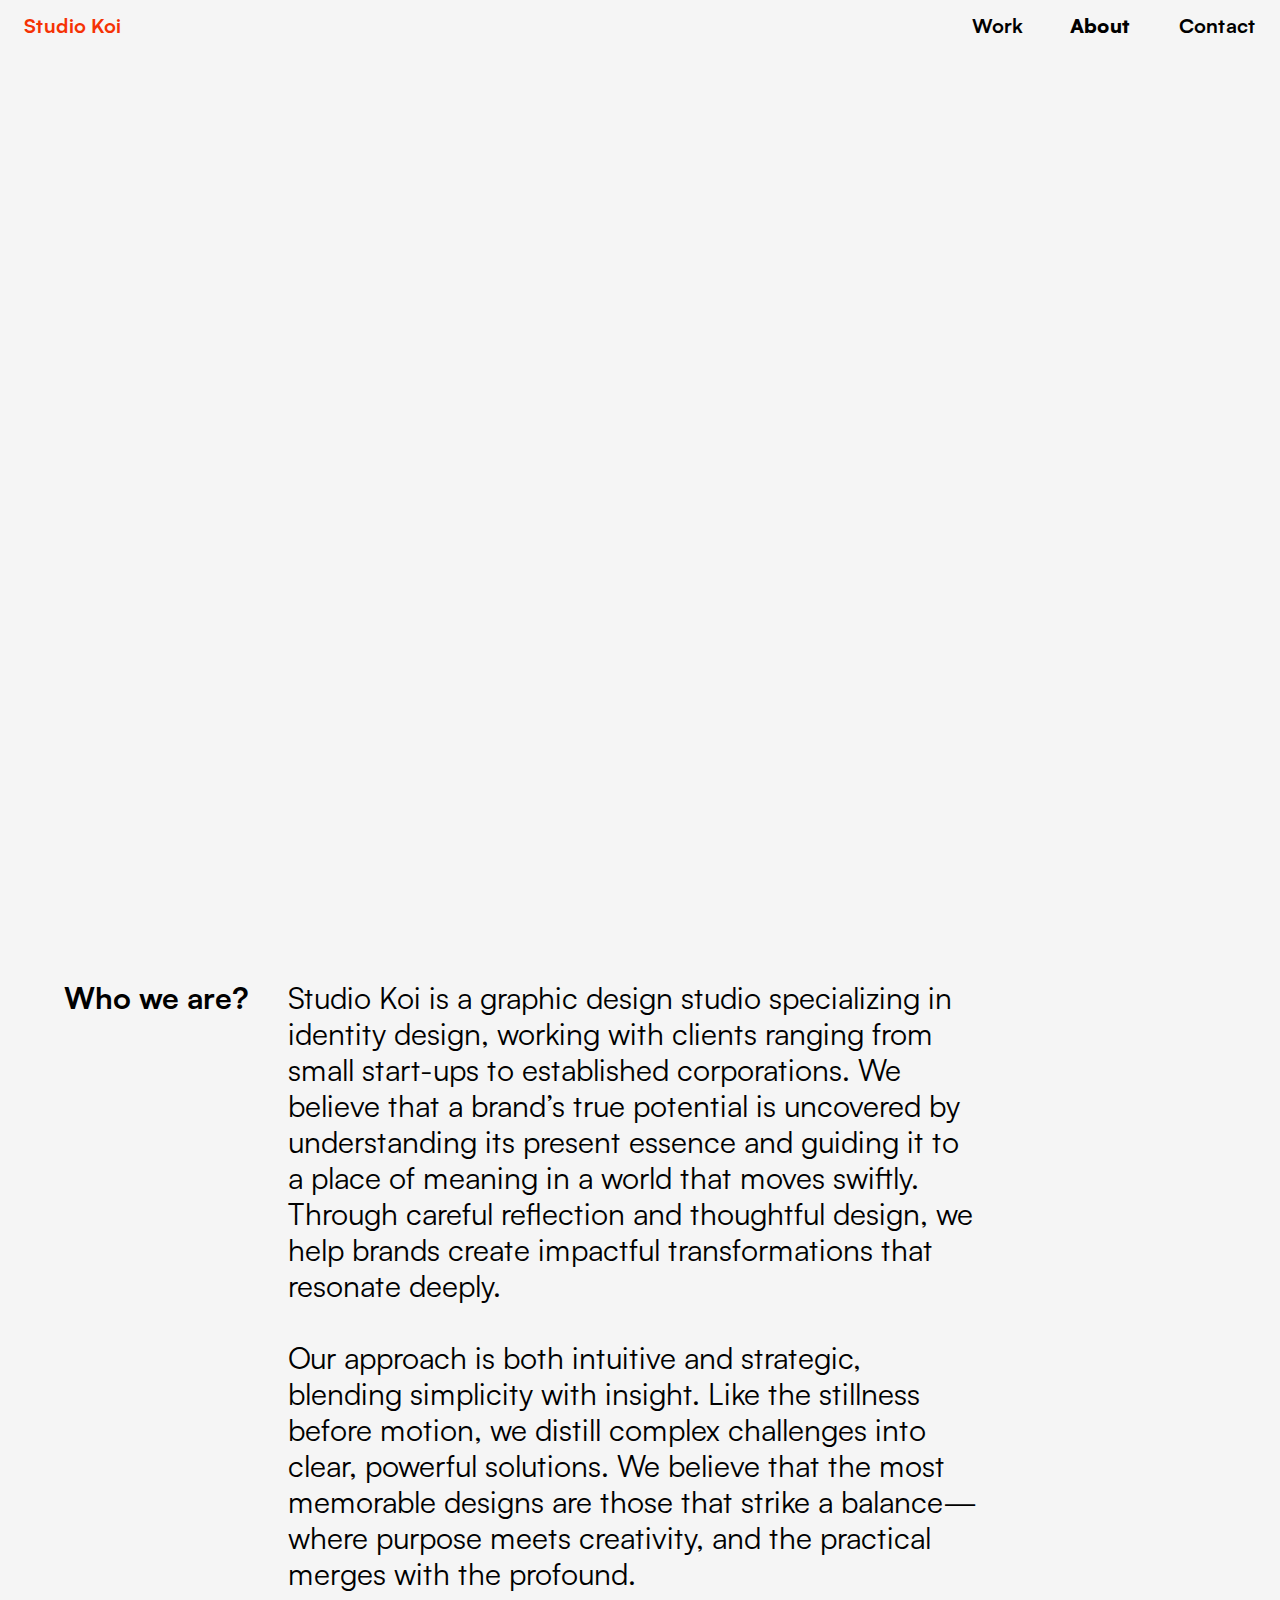
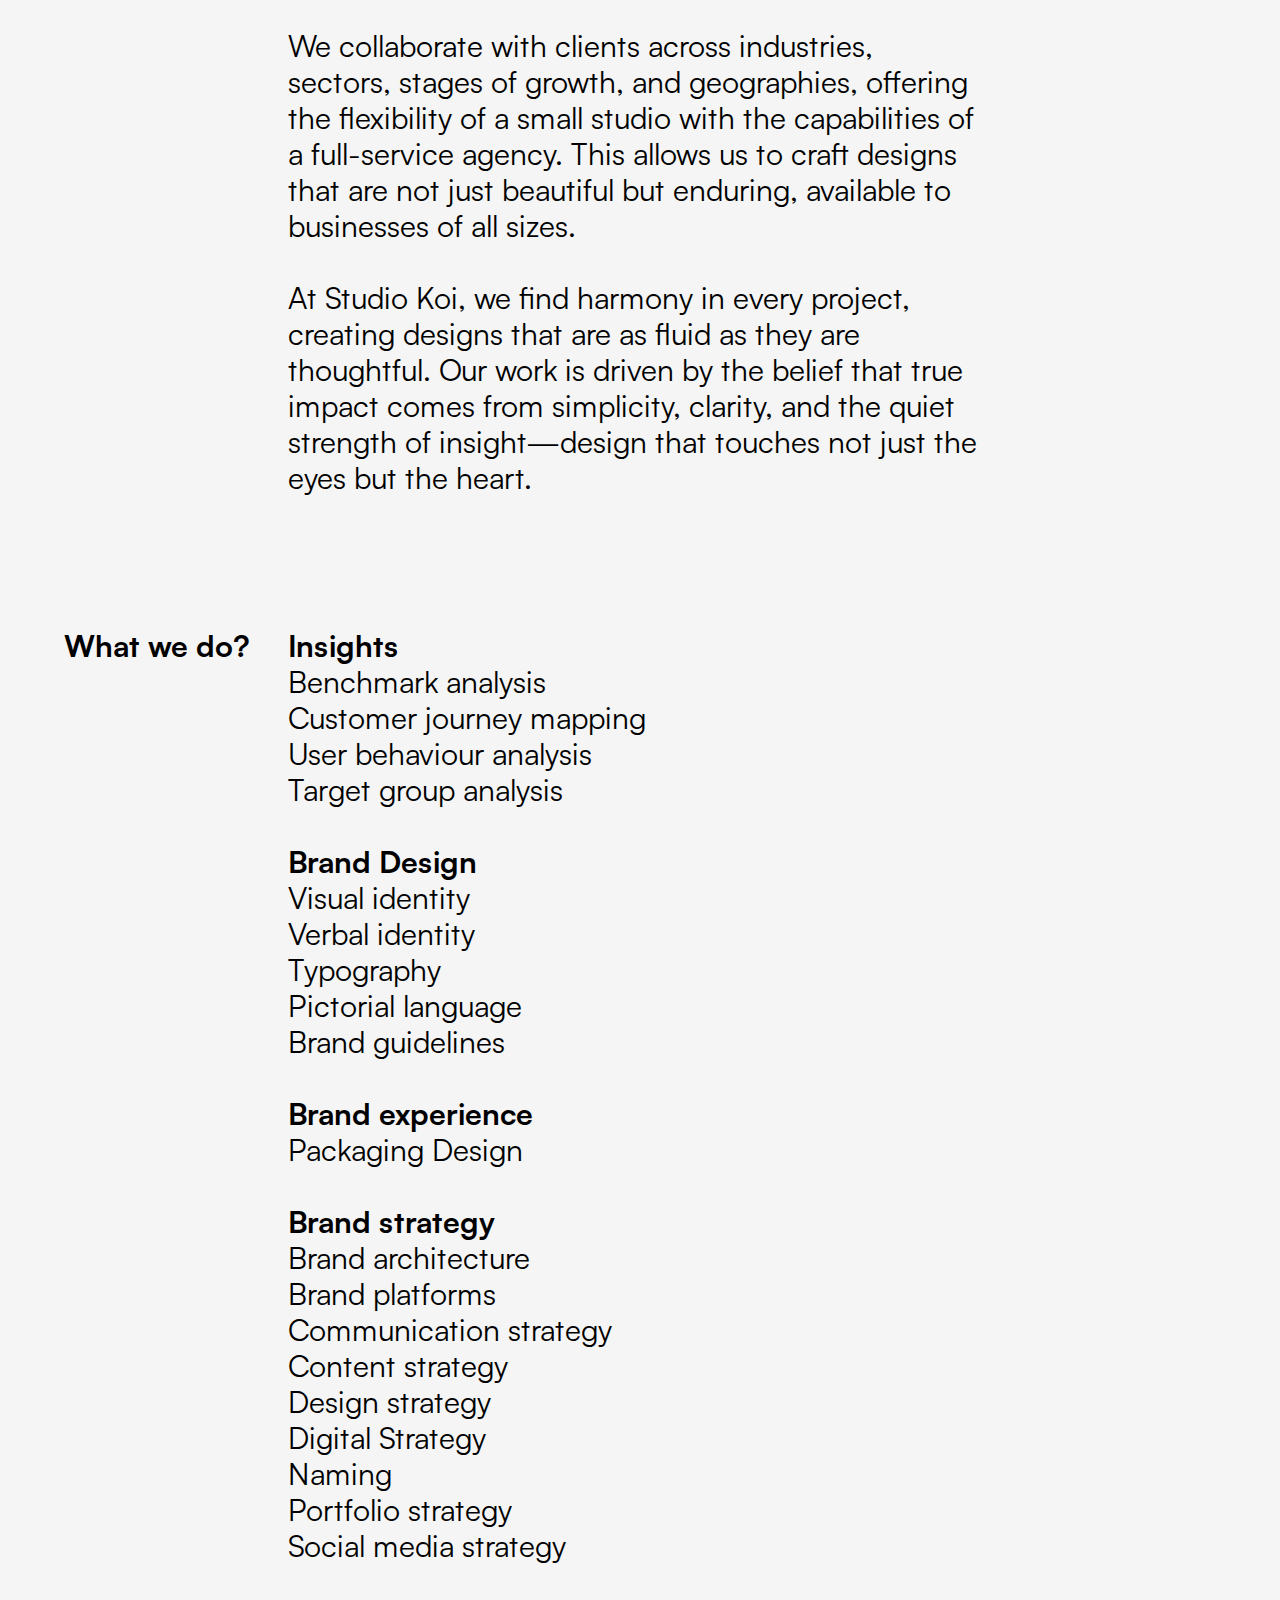
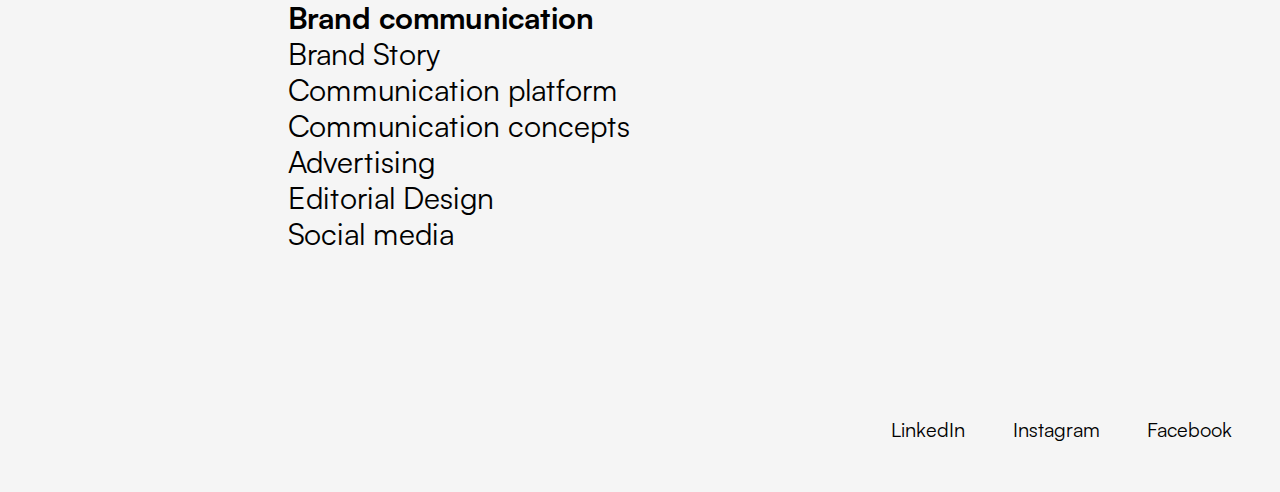
==== about/index.html @ b04c10b7 "feat: implement initial design" ====
<!DOCTYPE html>
<html lang="en">
	<head>
		<meta charset="UTF-8">
		<meta http-equiv="X-UA-Compatible" content="IE=edge">
		<meta name="viewport" content="width=device-width, initial-scale=1.0">
		<title>Studio Koi</title>
		<meta name="description" content="Studio Koi is a graphic design studio that specializes in identity design. We work with a diverse selection of clients: small start-ups up to large corporations.">
		<script src="../assets/dependencies/tailwind.js"></script>
		<script src="../tailwind.config.js"></script>
		<link rel="stylesheet" href="../style.css" type="text/css">
		<link rel="icon" type="image/x-icon" href="/assets/favicon.ico">
	</head>
	<body class="font-display text-black bg-background hidden-scrollbar">
		<!-- navbar -->
		<div class="absolute top-0 flex w-full justify-between z-20 text-base sm:text-xl py-3 px-4 sm:py-3 sm:px-6">
			<a href="/" class="font-bold text-accent">Studio Koi</a>
			<div class="flex space-x-4 sm:space-x-6 md:space-x-12 justify-between text-black font-bold">
				<a href="/">Work</a>
				<a href="/about" class="font-black">About</a>
				<a href="/contact">Contact</a>
			</div>
		</div>

		<div class="bg-cover bg-center w-full h-full min-h-screen overflow-hidden">
			<video autoplay loop muted playsinline class="w-full h-full object-cover video-bg">
				<source src="/assets/other/about_cover.mp4" type="video/mp4">
				Your browser does not support the video tag.
			</video>
		</div>

		<div class="page-transition flex flex-col space-y-10 sm:space-y-20 lg:space-y-24 py-8 sm:py-16 md:py-20 px-6 sm:px-12 md:px-16 text-lg sm:text-3xl">

			<div class="sm:flex">
				<div class="flex-shrink-0 w-32 sm:w-56 font-bold">
					Who we are?
				</div>
				<div class="md:w-3/5 mt-4 sm:m-0">
					<div>
						Studio Koi is a graphic design studio specializing in identity design,
						working with clients ranging from small start-ups to established 
						corporations. We believe that a brand’s true potential is uncovered
						by understanding its present essence and guiding it to a place
						of meaning in a world that moves swiftly. Through careful reflection
						and thoughtful design, we help brands create impactful transformations 
						that resonate deeply.
						<br><br>
					</div>
					<div>
						Our approach is both intuitive and strategic, blending simplicity with 
						insight. Like the stillness before motion, we distill complex challenges
						into clear, powerful solutions. We believe that the most memorable
						designs are those that strike a balance—where purpose meets creativity,
						and the practical merges with the profound.
						<br><br>
					</div>
					<div>
						We collaborate with clients across industries, sectors, stages of growth,
						and geographies, offering the flexibility of a small studio with the capabilities 
						of a full-service agency. This allows us to craft designs that are not just
						beautiful but enduring, available to businesses of all sizes.
						<br><br>
					</div>
					<div>
						At Studio Koi, we find harmony in every project, creating designs that are
						as fluid as they are thoughtful. Our work is driven by the belief that true impact
						comes from simplicity, clarity, and the quiet strength of insight—design
						that touches not just the eyes but the heart.						
						<br><br>
					</div>
				</div>
			</div>

			<div class="sm:flex">
				<div class="flex-shrink-0 w-32 sm:w-56 font-bold">
					What we do?
				</div>
				<div class="md:w-3/5 mt-4 sm:m-0">
					<b>Insights</b><br>
					Benchmark analysis<br>
					Customer journey mapping<br>
					User behaviour analysis<br>
					Target group analysis<br><br>

					<b>Brand Design</b><br>
					Visual identity<br>
					Verbal identity<br>
					Typography<br>
					Pictorial language<br>
					Brand guidelines<br><br>
					
					<b>Brand experience</b><br>
					Packaging Design<br><br>
					
					<b>Brand strategy</b><br>
					Brand architecture<br>
					Brand platforms<br>
					Communication strategy<br>
					Content strategy<br>
					Design strategy<br>
					Digital Strategy<br>
					Naming<br>
					Portfolio strategy<br>
					Social media strategy<br><br>
					
					<b>Brand communication</b><br>
					Brand Story<br>
					Communication platform<br>
					Communication concepts<br>
					Advertising<br>
					Editorial Design<br>
					Social media<br><br>
				</div>
			</div>

		</div>
		
	</body>
	<footer class="flex w-full justify-end z-20 text-base text-black sm:text-xl py-3 px-4 sm:p-12">
		<div class="flex space-x-4 sm:space-x-6 md:space-x-12 justify-between">
			<a href="https://www.linkedin.com/company/wearestudiokoi/" target="_blank" class="hover:opacity-80">LinkedIn</a><br>
			<a href="https://www.instagram.com/wearestudiokoi/" target="_blank" class="hover:opacity-80">Instagram</a><br>
			<a href="https://www.facebook.com/wearestudiokoi" target="_blank" class="hover:opacity-80">Facebook</a>
		</div>
	</footer>
</html>
---- style.css ----
@font-face {
	font-family: 'Satoshi';
	src: url('assets/fonts/Satoshi/Satoshi-Variable.ttf') format('truetype');
}

html, body {
	font-family: 'Satoshi', Helvetica, sans-serif;
	font-weight: 400;
}

.video-bg {
  position: absolute;
  top: 0;
  left: 0;
  width: 100vw;
  height: 100vh;
  object-fit: cover;
  z-index: -1;
}

@keyframes transitionIn {
	from {
		opacity: 0;
		transform: rotateX(-10deg);
	}
	
	to {
		opacity: 1;
		transform: rotateX(0deg);
	}
}

.page-transition {
	animation: transitionIn 0.3s linear;
}

/* Hide scrollbar for Chrome, Safari and Opera */
.hidden-scrollbar::-webkit-scrollbar {
  display: none;
  overflow: hidden;
}

.hide-scrollbar {
  -ms-overflow-style: none;
  scrollbar-width: thin;
  scrollbar-color: transparent transparent;

  &::-webkit-scrollbar {
    width: 1px;
  }

  &::-webkit-scrollbar-track {
    background: transparent;
  }

  &::-webkit-scrollbar-thumb {
    background-color: transparent;
  }
}
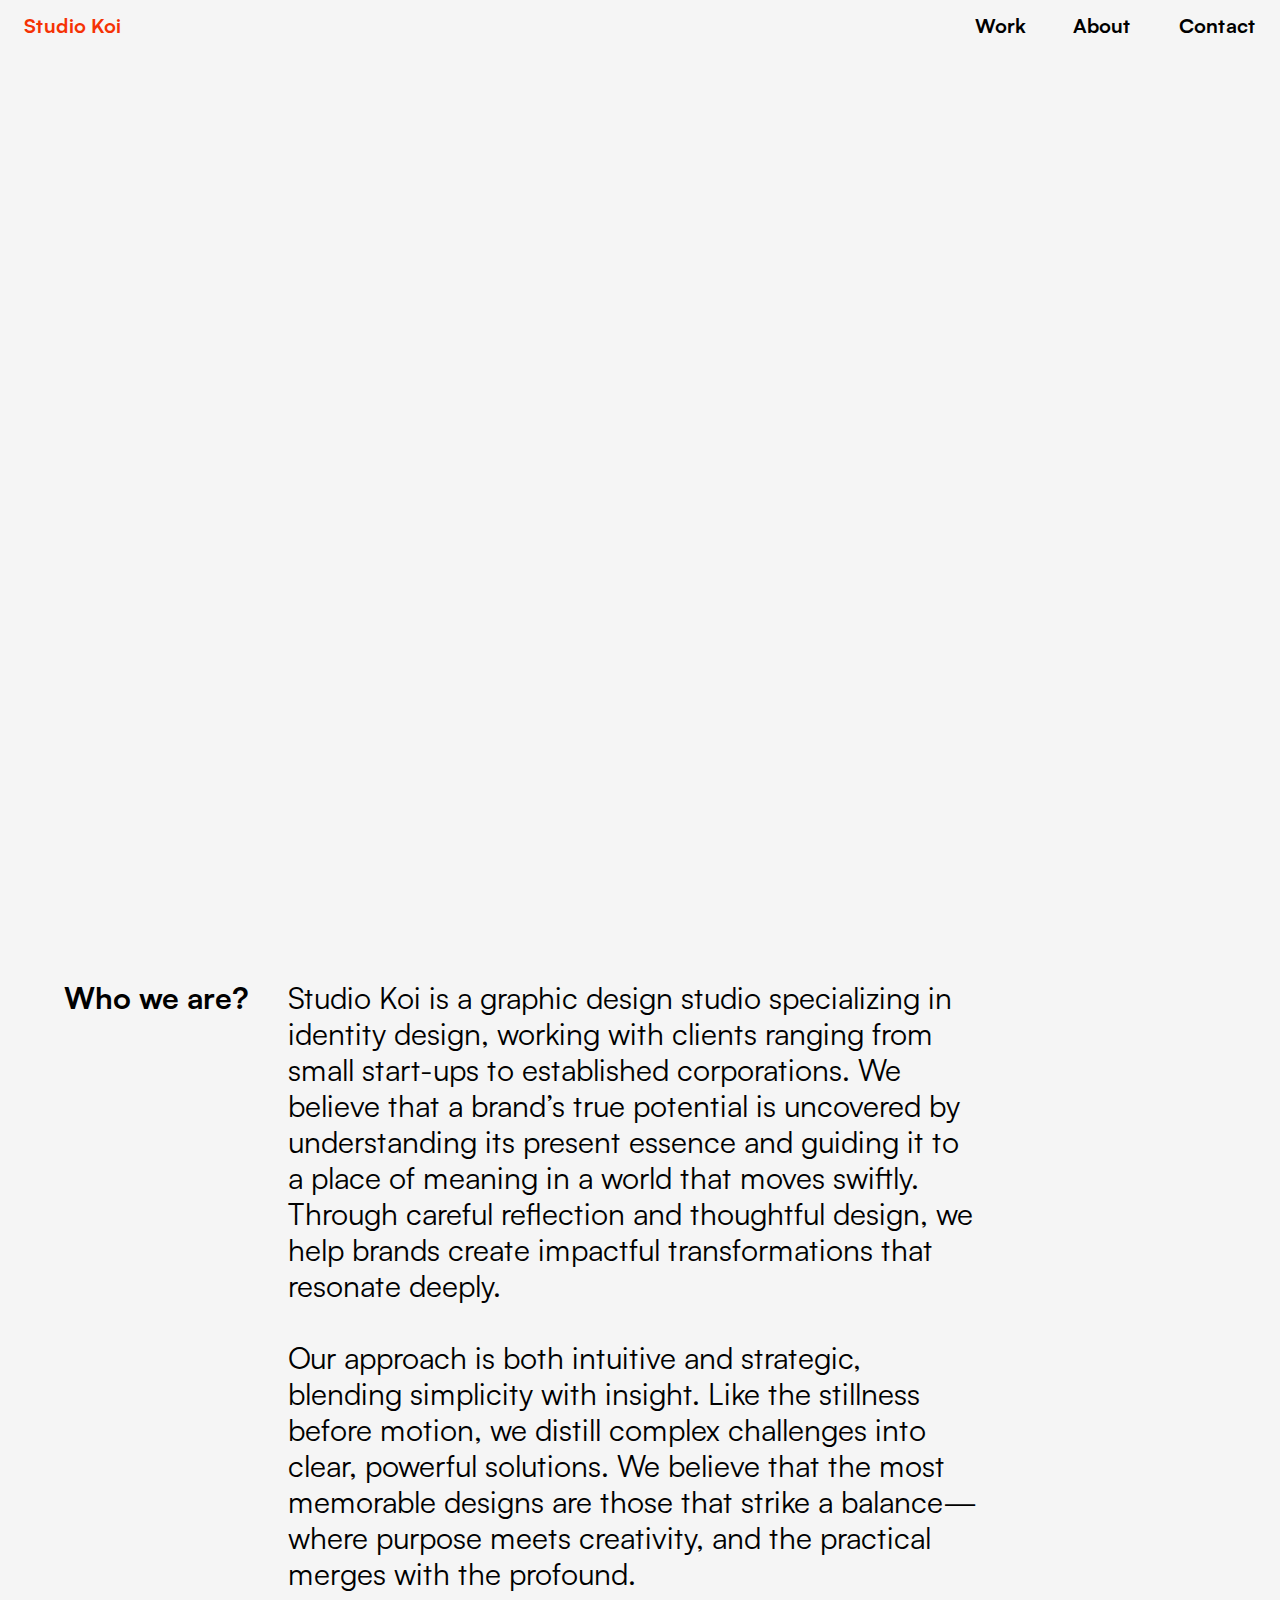
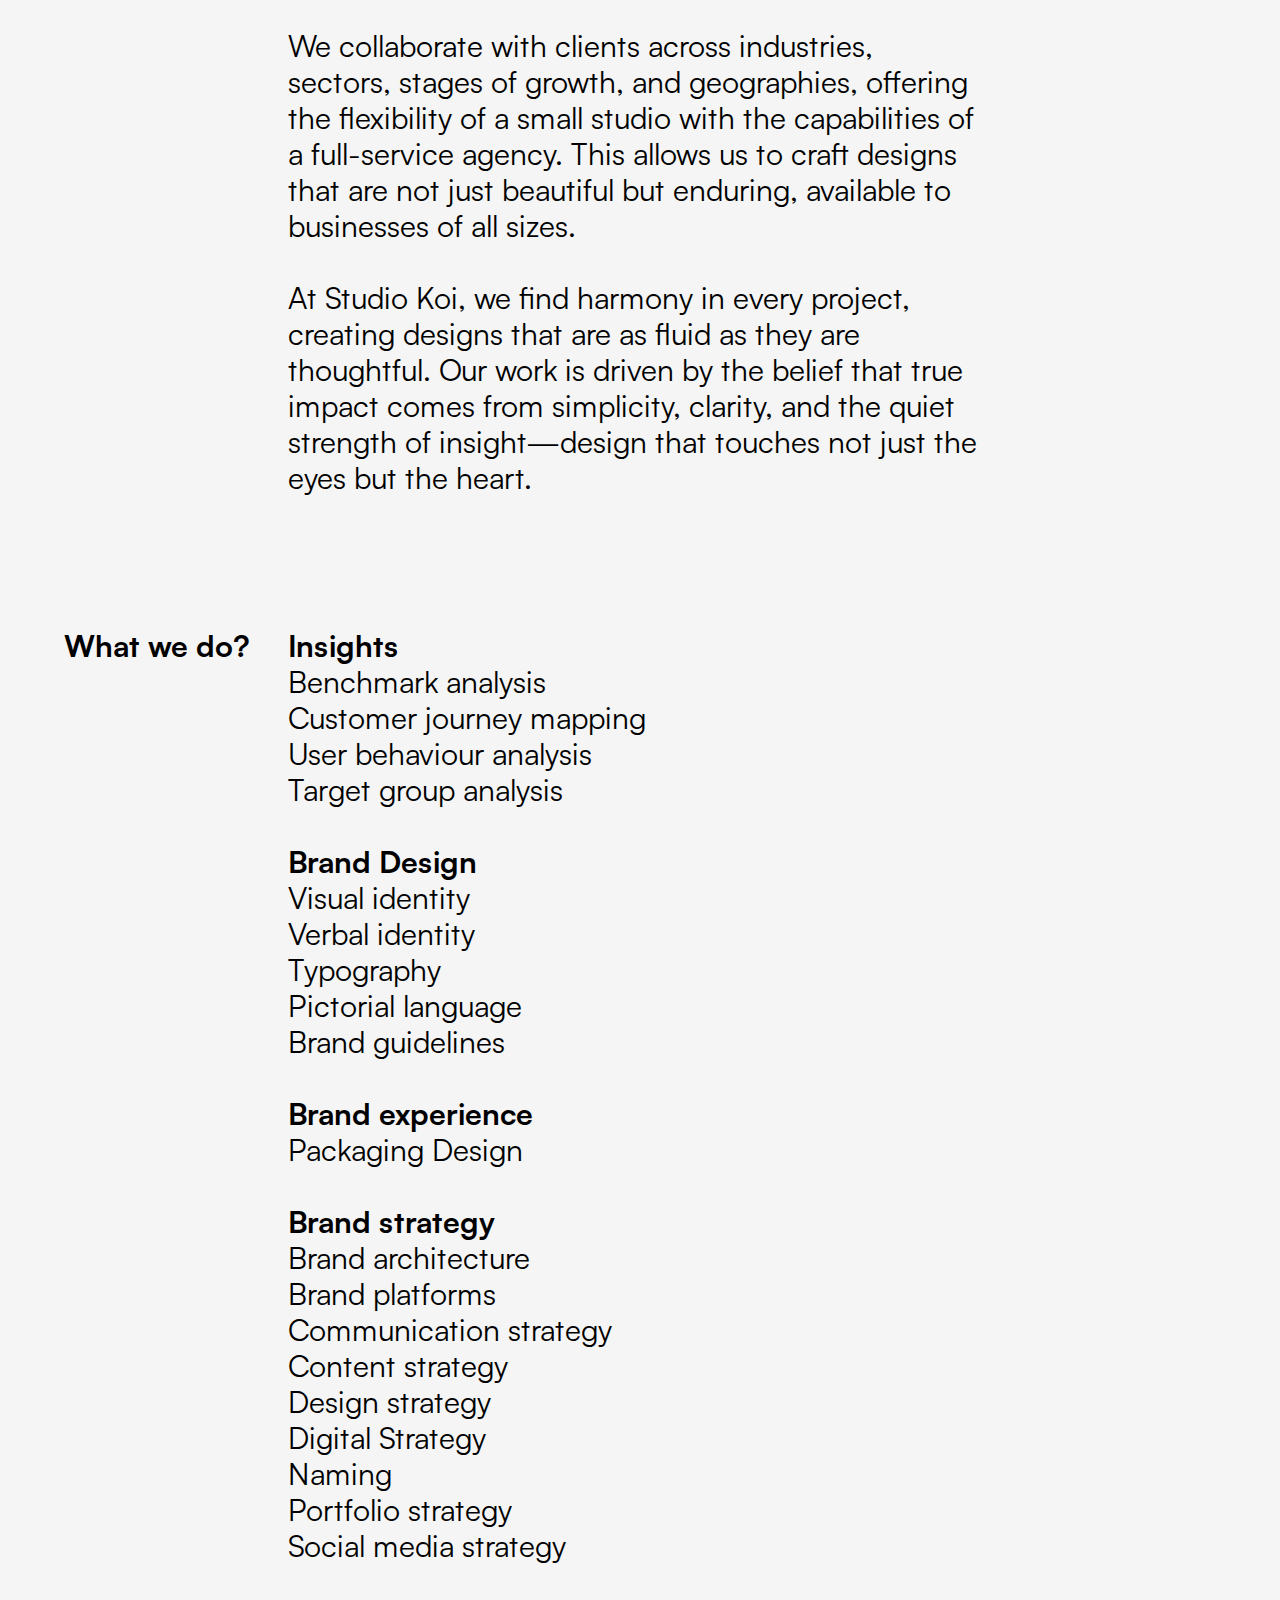
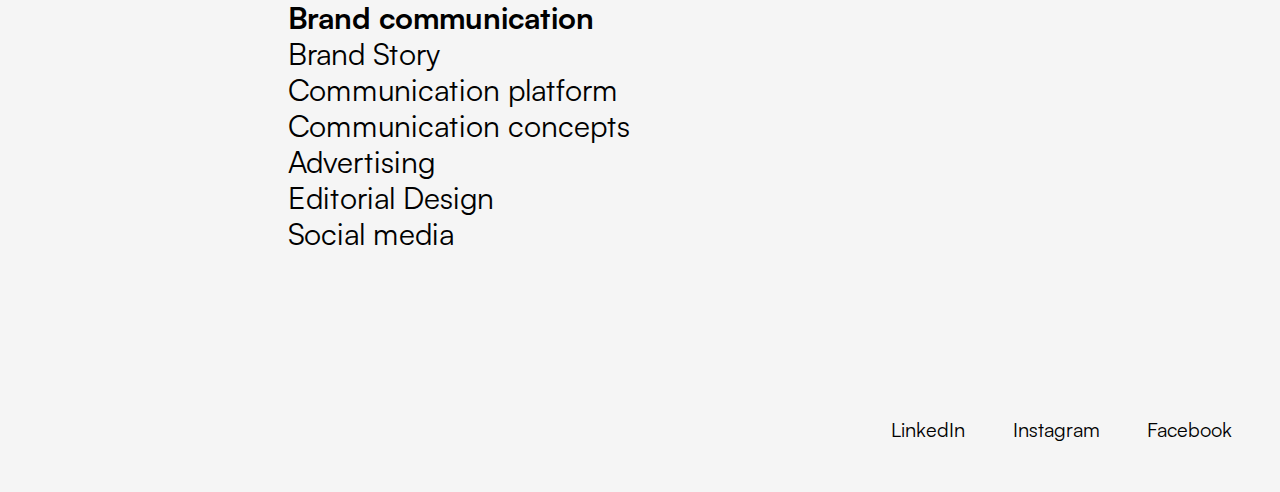
==== commit ec5031d2: "feat: add fixed navbar" ====
--- a/about/index.html
+++ b/about/index.html
@@ -10,14 +10,15 @@
 		<script src="../tailwind.config.js"></script>
 		<link rel="stylesheet" href="../style.css" type="text/css">
 		<link rel="icon" type="image/x-icon" href="/assets/favicon.ico">
+		<script src="../navbar.js" type="module"></script>
 	</head>
-	<body class="font-display text-black bg-background hidden-scrollbar">
+	<body class="font-display text-black bg-background">
 		<!-- navbar -->
-		<div class="absolute top-0 flex w-full justify-between z-20 text-base sm:text-xl py-3 px-4 sm:py-3 sm:px-6">
+		<div id="navbar" class="absolute top-0 flex w-full justify-between z-20 text-base sm:text-xl py-3 px-4 sm:py-3 sm:px-6">
 			<a href="/" class="font-bold text-accent">Studio Koi</a>
 			<div class="flex space-x-4 sm:space-x-6 md:space-x-12 justify-between text-black font-bold">
 				<a href="/">Work</a>
-				<a href="/about" class="font-black">About</a>
+				<a href="/about" class="font-bolder">About</a>
 				<a href="/contact">Contact</a>
 			</div>
 		</div>
--- a/style.css
+++ b/style.css
@@ -34,26 +34,23 @@
 	animation: transitionIn 0.3s linear;
 }
 
-/* Hide scrollbar for Chrome, Safari and Opera */
-.hidden-scrollbar::-webkit-scrollbar {
-  display: none;
-  overflow: hidden;
+/* width */
+::-webkit-scrollbar {
+  width: 6px;
+  height: 6px;
 }
 
-.hide-scrollbar {
-  -ms-overflow-style: none;
-  scrollbar-width: thin;
-  scrollbar-color: transparent transparent;
+/* Track */
+::-webkit-scrollbar-track {
+  background-color: rgba(193, 194, 196, 0.5);
+}
 
-  &::-webkit-scrollbar {
-    width: 1px;
-  }
+/* Handle */
+::-webkit-scrollbar-thumb {
+  background: #999;
+}
 
-  &::-webkit-scrollbar-track {
-    background: transparent;
-  }
-
-  &::-webkit-scrollbar-thumb {
-    background-color: transparent;
-  }
-}+/* Handle on hover */
+::-webkit-scrollbar-thumb:hover {
+  background: #777; 
+}
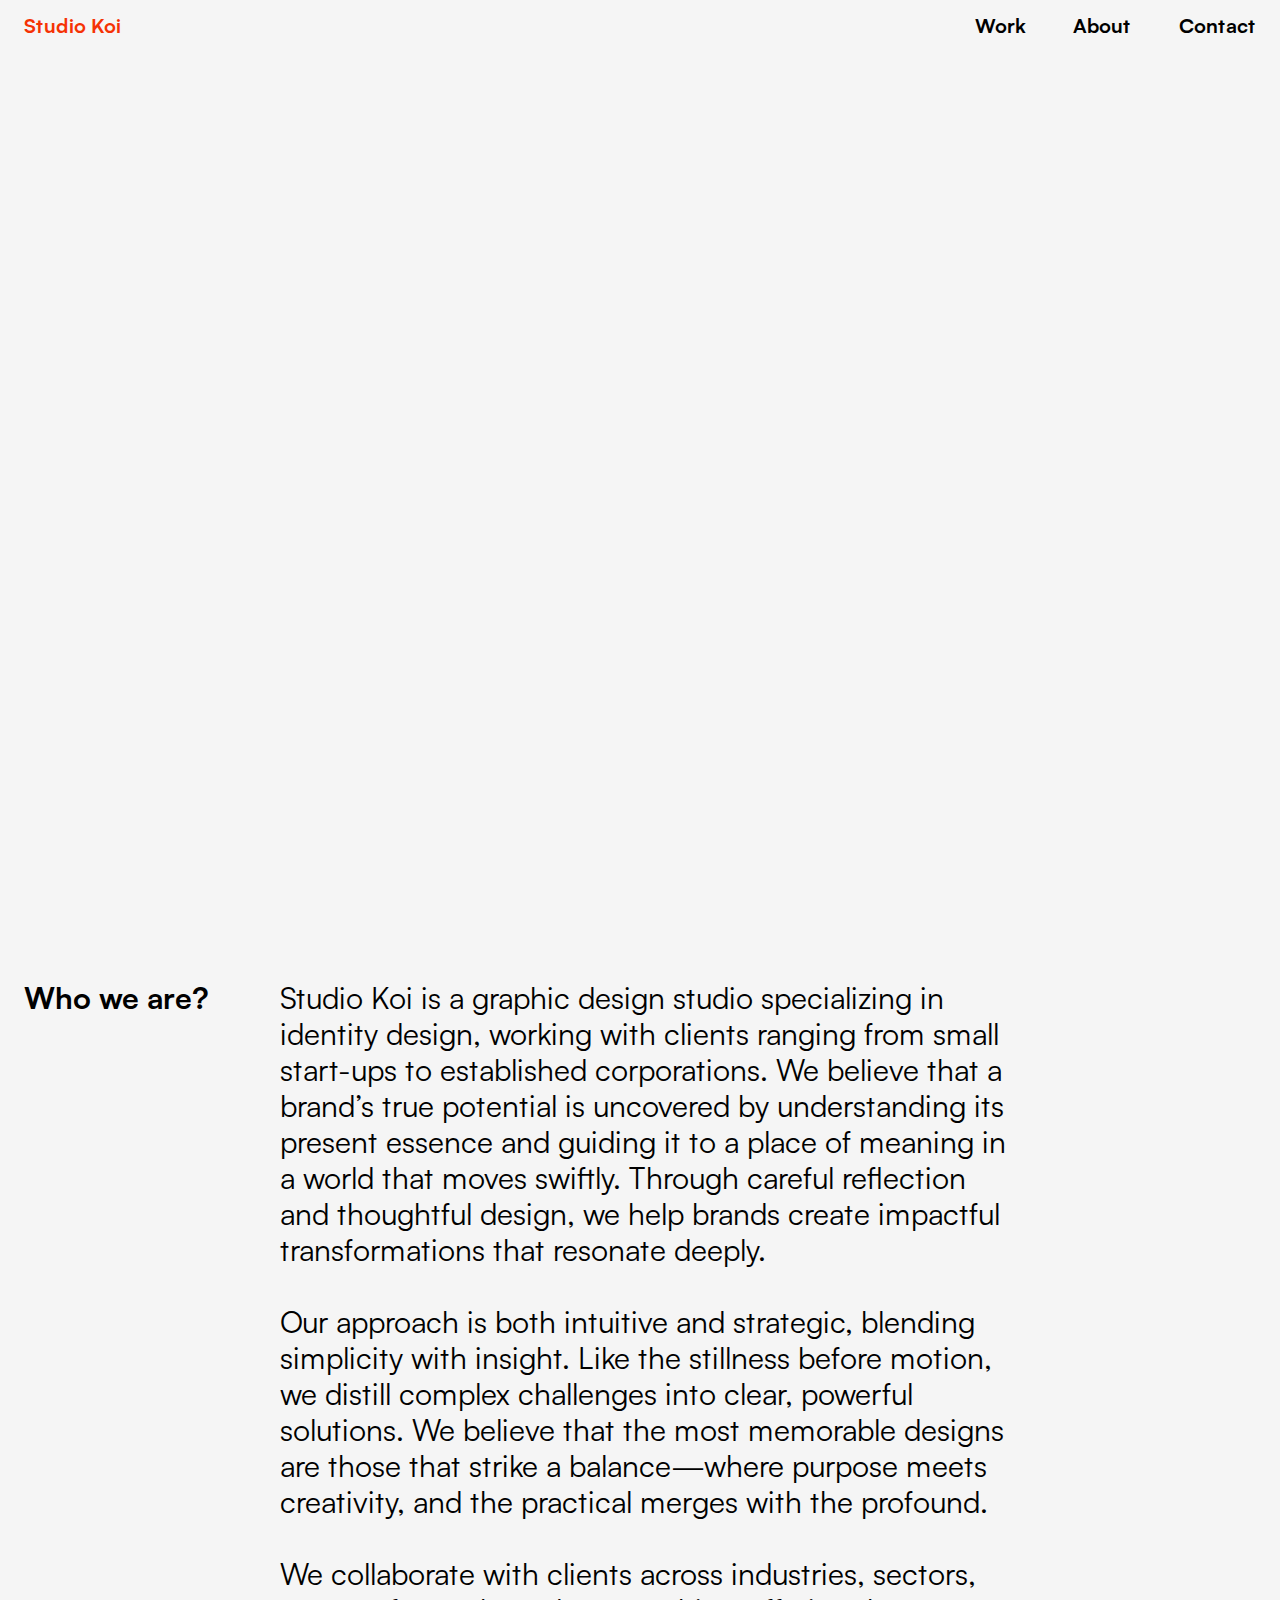
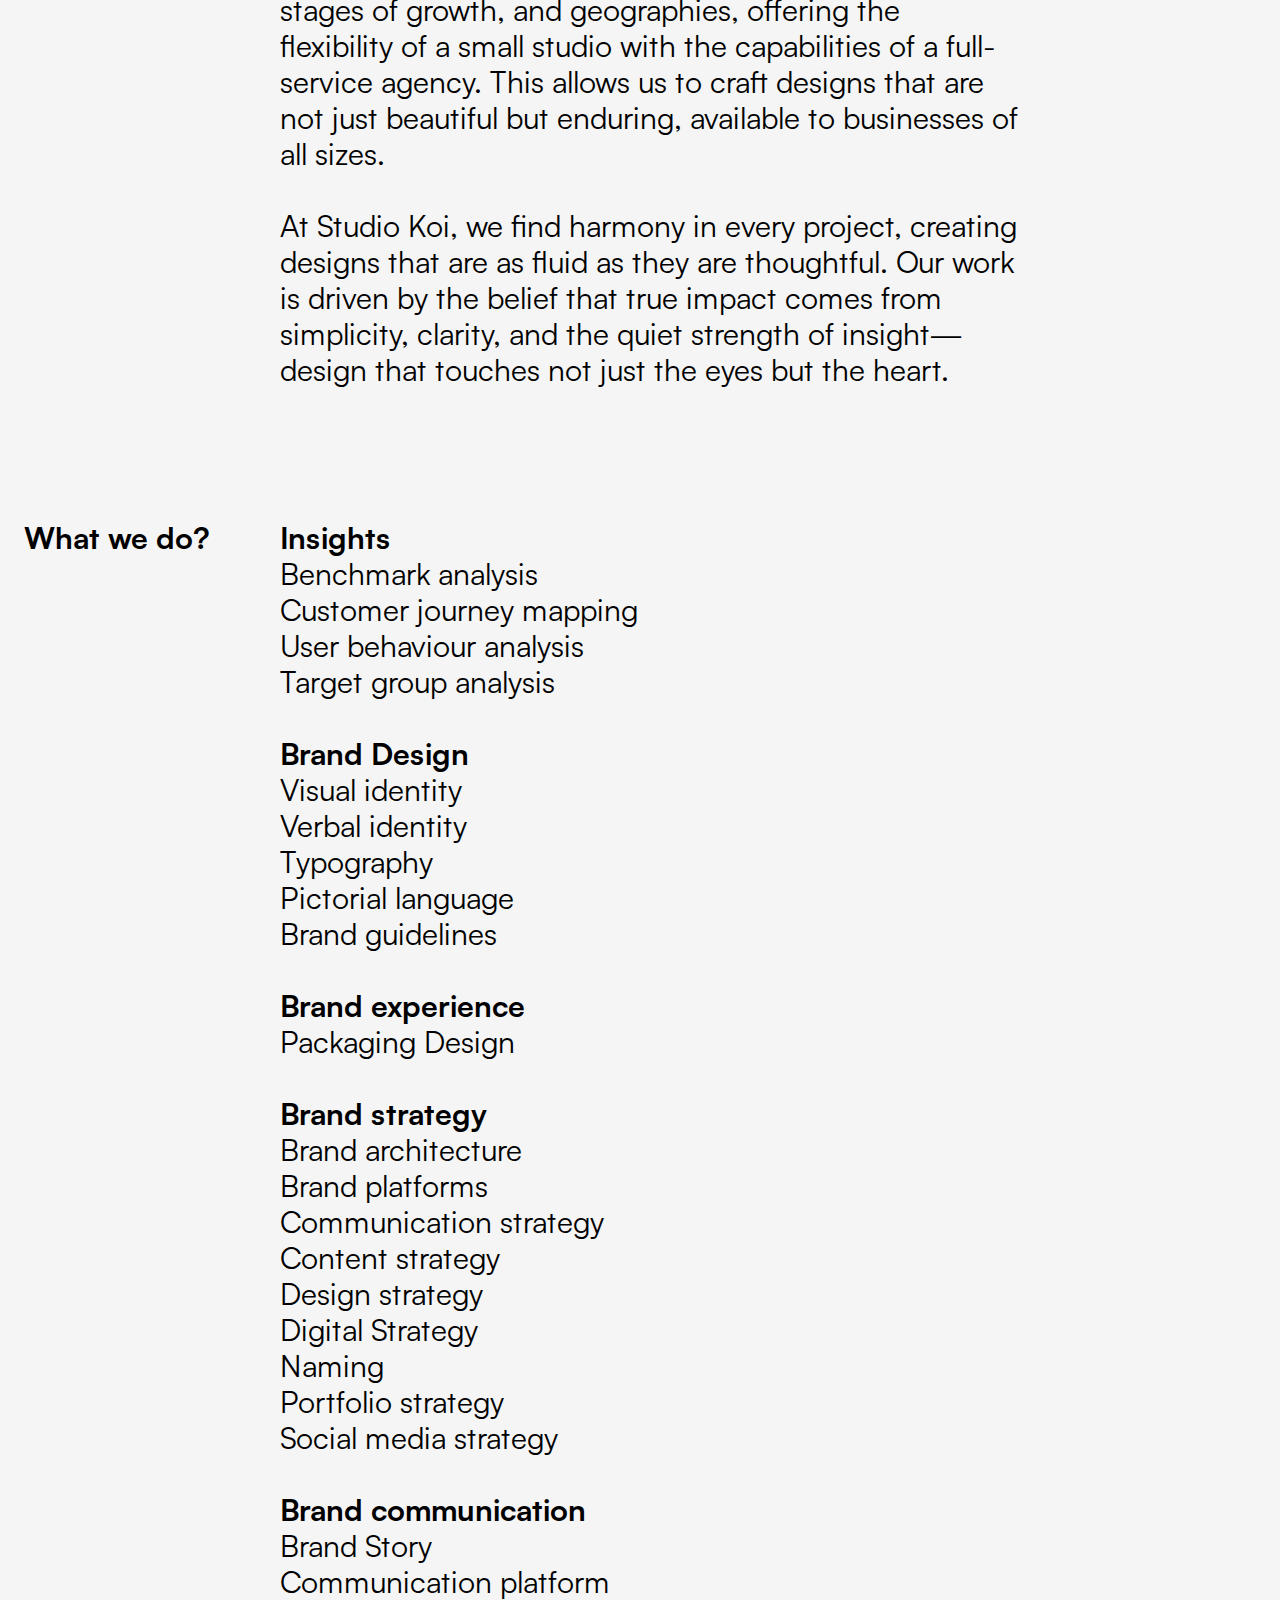
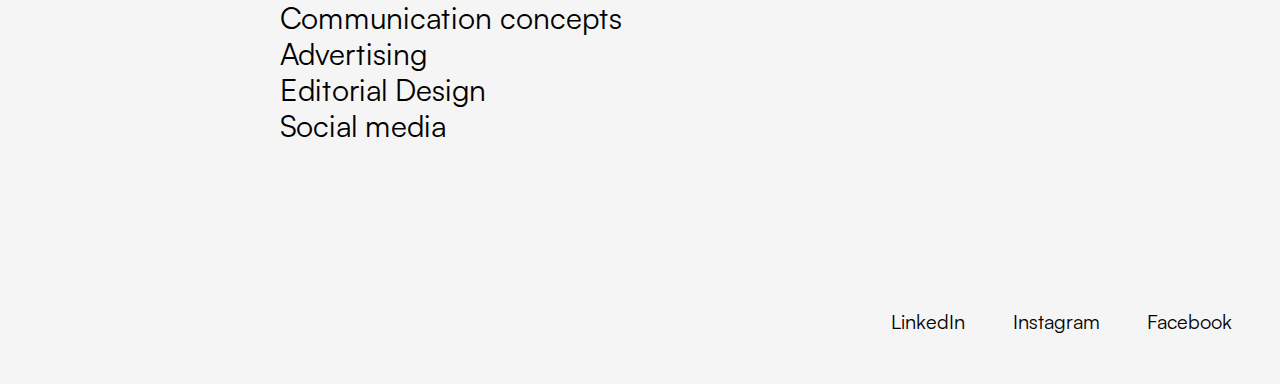
==== commit 56f2fc77: "fix: sort out margins" ====
--- a/about/index.html
+++ b/about/index.html
@@ -4,9 +4,27 @@
 		<meta charset="UTF-8">
 		<meta http-equiv="X-UA-Compatible" content="IE=edge">
 		<meta name="viewport" content="width=device-width, initial-scale=1.0">
+		
+		<!-- Primary Meta Tags -->
 		<title>Studio Koi</title>
-		<meta name="description" content="Studio Koi is a graphic design studio that specializes in identity design. We work with a diverse selection of clients: small start-ups up to large corporations.">
-		<script src="../assets/dependencies/tailwind.js"></script>
+		<meta name="title" content="Studio Koi" />
+		<meta name="description" content="We are a graphic design studio that creates simple and memorable ideas." />
+
+		<!-- Open Graph / Facebook -->
+		<meta property="og:type" content="website" />
+		<meta property="og:url" content="https://www.wearestudiokoi.com/" />
+		<meta property="og:title" content="Studio Koi" />
+		<meta property="og:description" content="We are a graphic design studio that creates simple and memorable ideas." />
+		<meta property="og:image" content="https://www.wearestudiokoi.com/assets/banner.png" />
+
+		<!-- Twitter -->
+		<meta property="twitter:card" content="summary_large_image" />
+		<meta property="twitter:url" content="https://www.wearestudiokoi.com/" />
+		<meta property="twitter:title" content="Studio Koi" />
+		<meta property="twitter:description" content="We are a graphic design studio that creates simple and memorable ideas." />
+		<meta property="twitter:image" content="https://www.wearestudiokoi.com/assets/banner.png" />
+    
+    <script src="../assets/dependencies/tailwind.js"></script>
 		<script src="../tailwind.config.js"></script>
 		<link rel="stylesheet" href="../style.css" type="text/css">
 		<link rel="icon" type="image/x-icon" href="/assets/favicon.ico">
@@ -30,10 +48,10 @@
 			</video>
 		</div>
 
-		<div class="page-transition flex flex-col space-y-10 sm:space-y-20 lg:space-y-24 py-8 sm:py-16 md:py-20 px-6 sm:px-12 md:px-16 text-lg sm:text-3xl">
+		<div class="page-transition flex flex-col space-y-10 sm:space-y-20 lg:space-y-24 py-8 sm:py-16 md:py-20 px-4 sm:px-6 text-lg sm:text-3xl">
 
 			<div class="sm:flex">
-				<div class="flex-shrink-0 w-32 sm:w-56 font-bold">
+				<div class="flex-shrink-0 w-44 sm:w-64 font-bold">
 					Who we are?
 				</div>
 				<div class="md:w-3/5 mt-4 sm:m-0">
@@ -73,7 +91,7 @@
 			</div>
 
 			<div class="sm:flex">
-				<div class="flex-shrink-0 w-32 sm:w-56 font-bold">
+				<div class="flex-shrink-0 w-44 sm:w-64 font-bold">
 					What we do?
 				</div>
 				<div class="md:w-3/5 mt-4 sm:m-0">
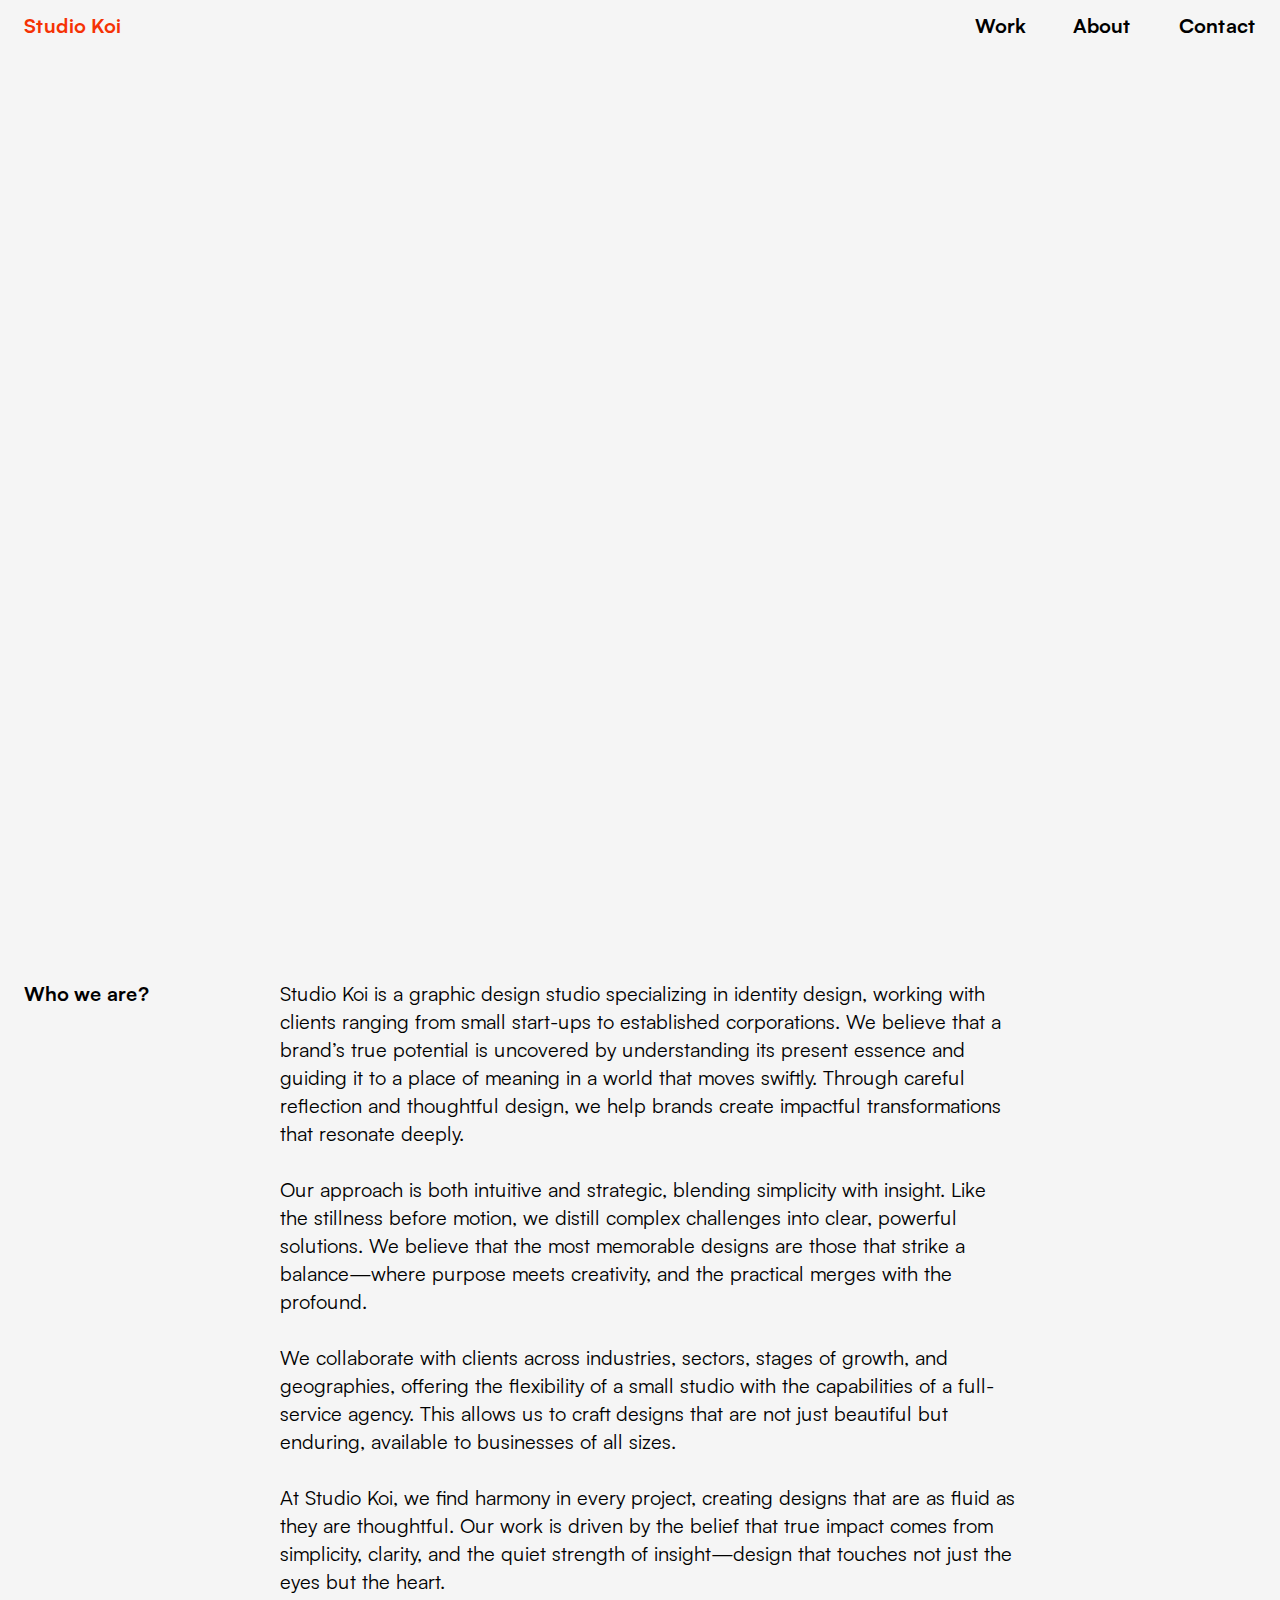
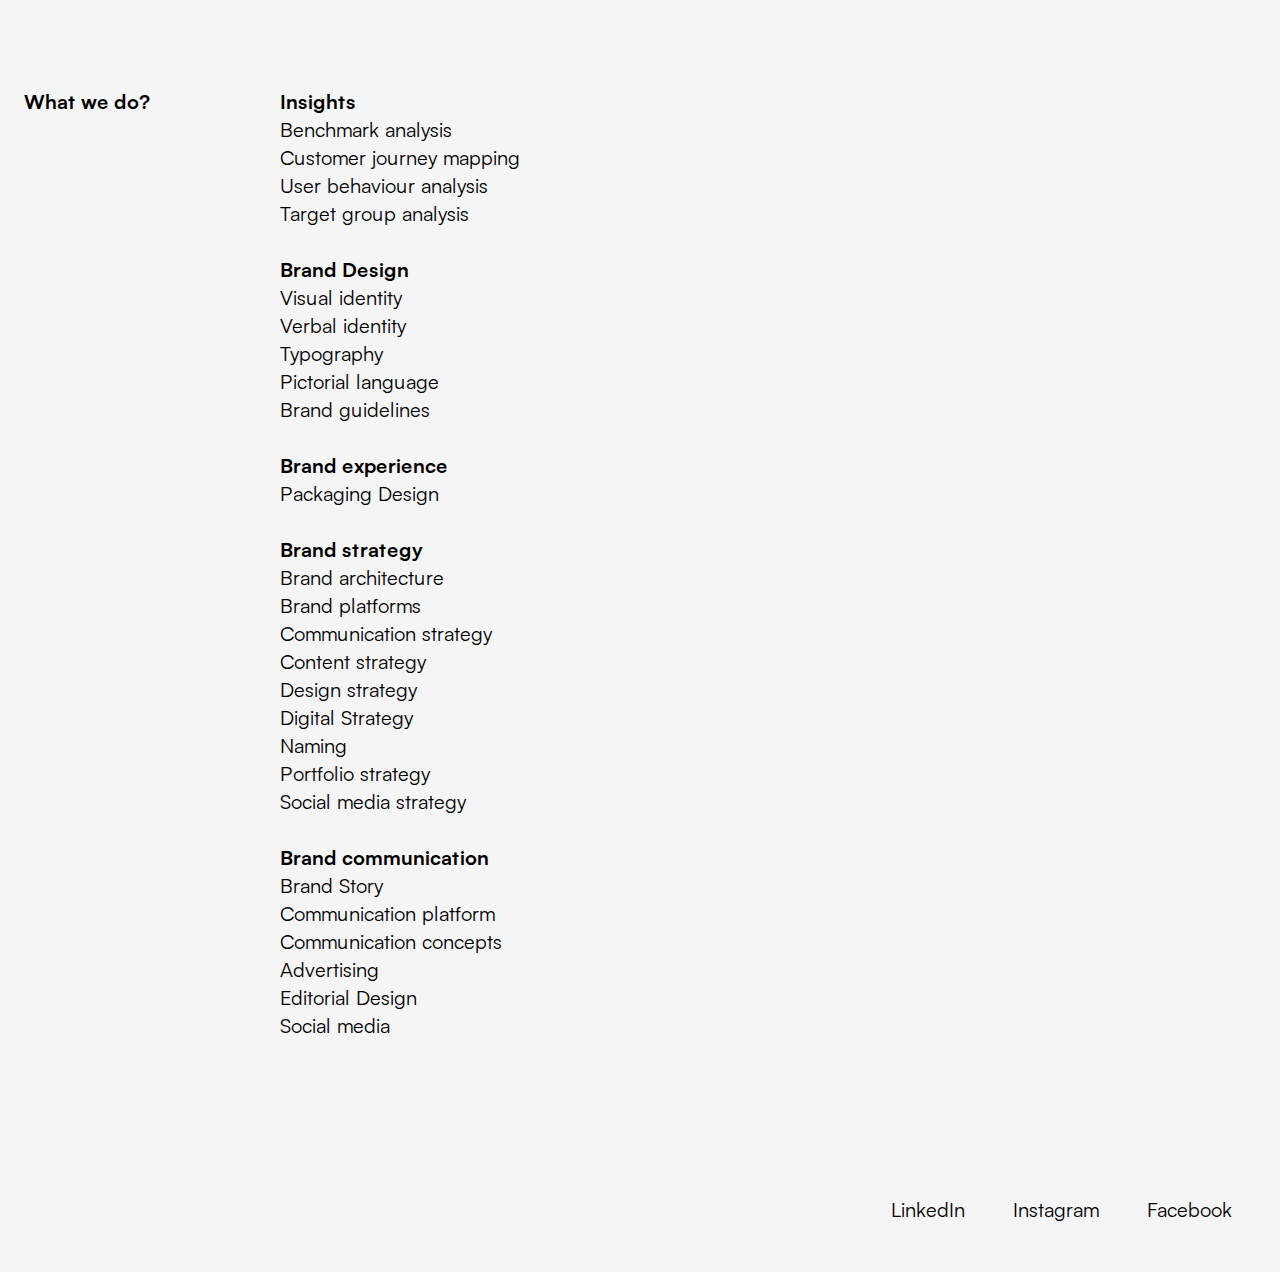
==== commit 37563460: "refactor: change font sizes" ====
--- a/about/index.html
+++ b/about/index.html
@@ -48,7 +48,7 @@
 			</video>
 		</div>
 
-		<div class="page-transition flex flex-col space-y-10 sm:space-y-20 lg:space-y-24 py-8 sm:py-16 md:py-20 px-4 sm:px-6 text-lg sm:text-3xl">
+		<div class="page-transition flex flex-col space-y-10 sm:space-y-16 py-8 sm:py-16 md:py-20 px-4 sm:px-6 text-lg sm:text-xl">
 
 			<div class="sm:flex">
 				<div class="flex-shrink-0 w-44 sm:w-64 font-bold">
